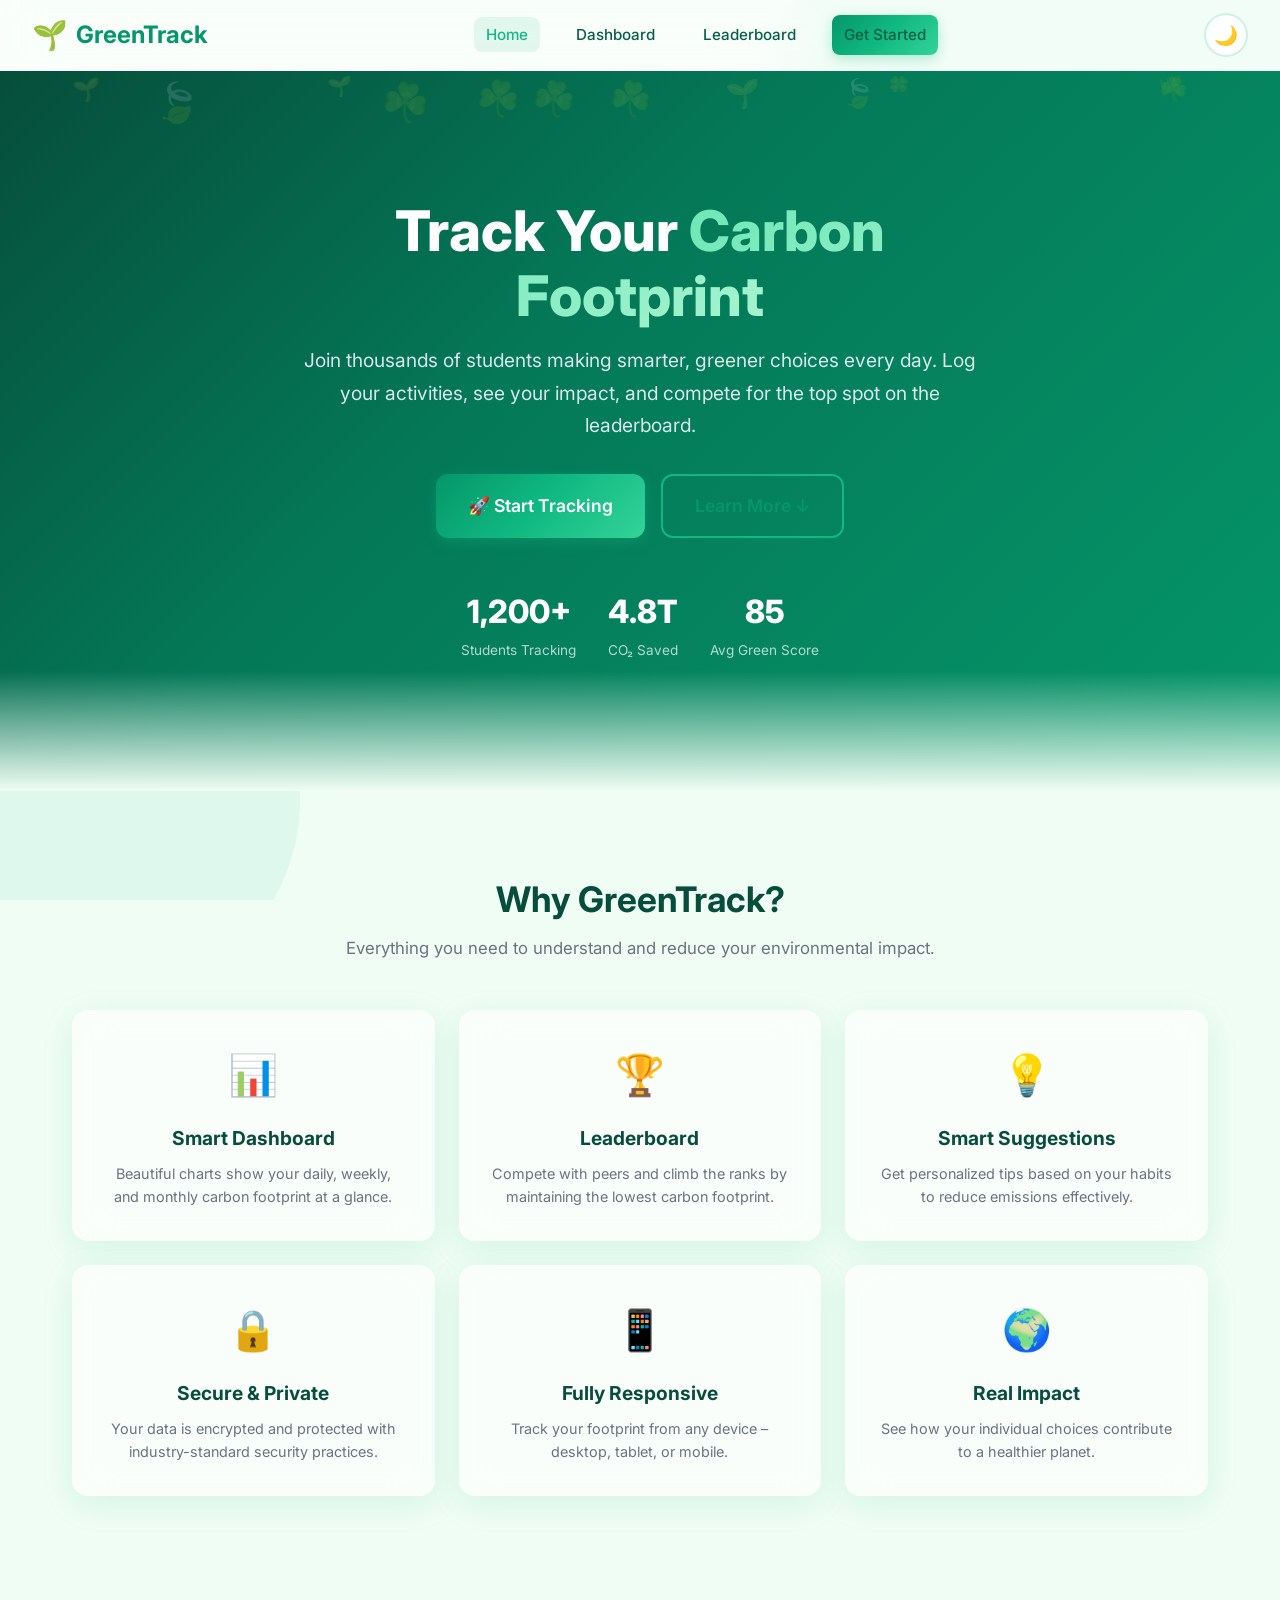
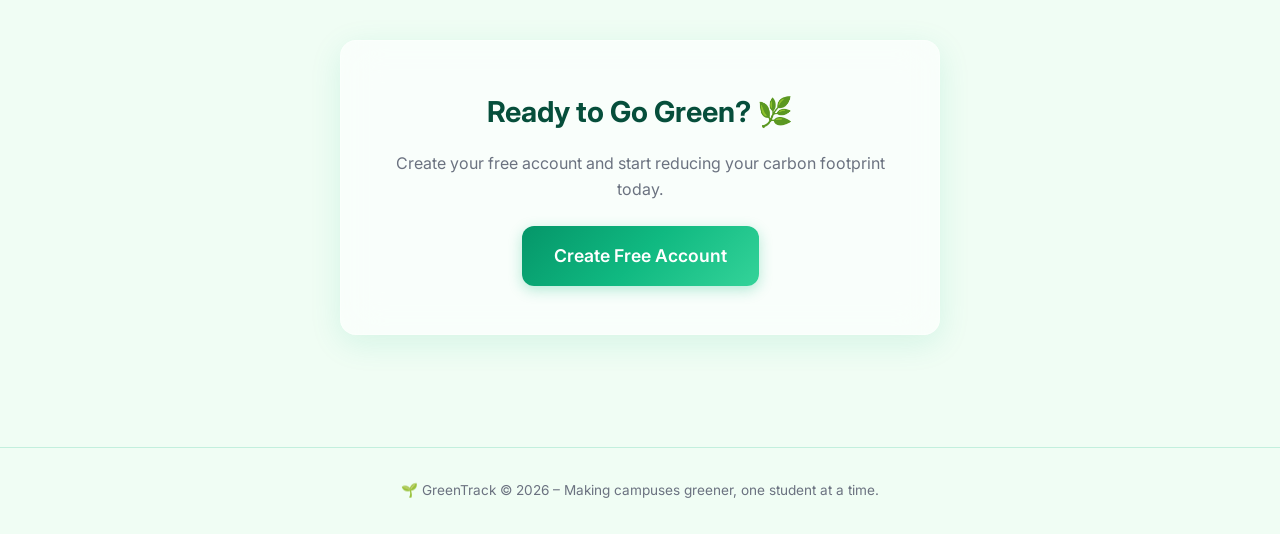
==== frontend/index.html @ f77aa028 "upload upload all files except env" ====
<!DOCTYPE html>
<html lang="en">
<head>
  <meta charset="UTF-8">
  <meta name="viewport" content="width=device-width, initial-scale=1.0">
  <meta name="description" content="GreenTrack – Smart Carbon Footprint Tracker for Students. Track, reduce, and compete for a greener campus.">
  <title>GreenTrack 🌱 – Smart Carbon Footprint Tracker</title>
  <link rel="stylesheet" href="style.css">
  <link rel="icon" href="data:image/svg+xml,<svg xmlns='http://www.w3.org/2000/svg' viewBox='0 0 100 100'><text y='.9em' font-size='90'>🌱</text></svg>">
</head>
<body>
  <div class="bg-pattern"></div>

  <!-- ── Navbar ──────────────────────────────────────────── -->
  <nav class="navbar" id="main-nav">
    <a href="/" class="nav-brand">
      <span class="emoji">🌱</span> GreenTrack
    </a>
    <ul class="nav-links" id="navLinks">
      <li><a href="/" class="active">Home</a></li>
      <li><a href="dashboard.html">Dashboard</a></li>
      <li><a href="leaderboard.html">Leaderboard</a></li>
      <li id="navAuth"><a href="login.html" class="btn btn-primary btn-sm">Get Started</a></li>
    </ul>
    <button class="theme-toggle" id="themeToggle" title="Toggle dark mode">🌙</button>
    <button class="nav-hamburger" id="navToggle" aria-label="Toggle navigation">
      <span></span><span></span><span></span>
    </button>
  </nav>

  <!-- ── Hero ────────────────────────────────────────────── -->
  <section class="hero" id="hero">
    <div class="leaves" id="leavesContainer"></div>
    <div class="hero-content">
      <h1>Track Your <span class="highlight">Carbon Footprint</span></h1>
      <p>
        Join thousands of students making smarter, greener choices every day.
        Log your activities, see your impact, and compete for the top spot on the leaderboard.
      </p>
      <div class="hero-actions">
        <a href="login.html" class="btn btn-primary btn-lg" id="heroSignup">🚀 Start Tracking</a>
        <a href="#features" class="btn btn-outline btn-lg">Learn More ↓</a>
      </div>
      <div class="hero-stats">
        <div class="hero-stat">
          <span class="value" id="statUsers">1,200+</span>
          <span class="label">Students Tracking</span>
        </div>
        <div class="hero-stat">
          <span class="value" id="statSaved">4.8T</span>
          <span class="label">CO₂ Saved</span>
        </div>
        <div class="hero-stat">
          <span class="value" id="statScore">85</span>
          <span class="label">Avg Green Score</span>
        </div>
      </div>
    </div>
  </section>

  <!-- ── Features ────────────────────────────────────────── -->
  <section class="features" id="features">
    <div class="section-title">
      <h2>Why GreenTrack?</h2>
      <p>Everything you need to understand and reduce your environmental impact.</p>
    </div>
    <div class="features-grid">
      <div class="glass-card feature-card animate-in animate-delay-1">
        <div class="icon">📊</div>
        <h3>Smart Dashboard</h3>
        <p>Beautiful charts show your daily, weekly, and monthly carbon footprint at a glance.</p>
      </div>
      <div class="glass-card feature-card animate-in animate-delay-2">
        <div class="icon">🏆</div>
        <h3>Leaderboard</h3>
        <p>Compete with peers and climb the ranks by maintaining the lowest carbon footprint.</p>
      </div>
      <div class="glass-card feature-card animate-in animate-delay-3">
        <div class="icon">💡</div>
        <h3>Smart Suggestions</h3>
        <p>Get personalized tips based on your habits to reduce emissions effectively.</p>
      </div>
      <div class="glass-card feature-card animate-in animate-delay-4">
        <div class="icon">🔒</div>
        <h3>Secure & Private</h3>
        <p>Your data is encrypted and protected with industry-standard security practices.</p>
      </div>
      <div class="glass-card feature-card animate-in animate-delay-1">
        <div class="icon">📱</div>
        <h3>Fully Responsive</h3>
        <p>Track your footprint from any device – desktop, tablet, or mobile.</p>
      </div>
      <div class="glass-card feature-card animate-in animate-delay-2">
        <div class="icon">🌍</div>
        <h3>Real Impact</h3>
        <p>See how your individual choices contribute to a healthier planet.</p>
      </div>
    </div>
  </section>

  <!-- ── CTA ─────────────────────────────────────────────── -->
  <section style="padding: 4rem 2rem; text-align: center;">
    <div class="glass-card" style="max-width: 600px; margin: 0 auto; padding: 3rem;">
      <h2 style="font-size: 1.8rem; margin-bottom: 1rem;">Ready to Go Green? 🌿</h2>
      <p style="color: var(--text-muted); margin-bottom: 1.5rem;">
        Create your free account and start reducing your carbon footprint today.
      </p>
      <a href="login.html" class="btn btn-primary btn-lg">Create Free Account</a>
    </div>
  </section>

  <!-- ── Footer ──────────────────────────────────────────── -->
  <footer class="footer">
    <p>🌱 GreenTrack &copy; 2026 – Making campuses greener, one student at a time.</p>
  </footer>

  <!-- ── Toast Container ─────────────────────────────────── -->
  <div class="toast-container" id="toastContainer"></div>

  <script src="app.js"></script>
  <script>
    // Floating leaves animation
    (function() {
      const container = document.getElementById('leavesContainer');
      const emojis = ['🍃', '🌿', '☘️', '🌱', '🍀'];
      for (let i = 0; i < 12; i++) {
        const leaf = document.createElement('span');
        leaf.className = 'leaf';
        leaf.textContent = emojis[Math.floor(Math.random() * emojis.length)];
        leaf.style.left = Math.random() * 100 + '%';
        leaf.style.animationDuration = (8 + Math.random() * 12) + 's';
        leaf.style.animationDelay = Math.random() * 10 + 's';
        leaf.style.fontSize = (1 + Math.random() * 1.5) + 'rem';
        container.appendChild(leaf);
      }
    })();
  </script>
</body>
</html>
---- frontend/style.css ----
/* ═══════════════════════════════════════════════════════════════
   GreenTrack – Eco-Green Glassmorphism Theme
   ═══════════════════════════════════════════════════════════════ */

/* ── Google Fonts ──────────────────────────────────────────── */
@import url('https://fonts.googleapis.com/css2?family=Inter:wght@300;400;500;600;700;800&display=swap');

/* ── CSS Custom Properties (Light Theme) ───────────────────── */
:root {
  /* Primary palette */
  --green-50: #ecfdf5;
  --green-100: #d1fae5;
  --green-200: #a7f3d0;
  --green-300: #6ee7b7;
  --green-400: #34d399;
  --green-500: #10b981;
  --green-600: #059669;
  --green-700: #047857;
  --green-800: #065f46;
  --green-900: #064e3b;

  /* Accent */
  --emerald: #10b981;
  --teal: #14b8a6;
  --lime: #84cc16;

  /* Neutrals */
  --bg-primary: #f0fdf4;
  --bg-secondary: #ffffff;
  --bg-card: rgba(255, 255, 255, 0.7);
  --bg-glass: rgba(255, 255, 255, 0.25);
  --text-primary: #064e3b;
  --text-secondary: #065f46;
  --text-muted: #6b7280;
  --border-color: rgba(16, 185, 129, 0.2);
  --shadow-color: rgba(16, 185, 129, 0.1);

  /* Gradients */
  --gradient-primary: linear-gradient(135deg, #059669 0%, #10b981 50%, #34d399 100%);
  --gradient-hero: linear-gradient(135deg, #064e3b 0%, #047857 40%, #059669 100%);
  --gradient-card: linear-gradient(135deg, rgba(255,255,255,0.8), rgba(236,253,245,0.6));
  --gradient-accent: linear-gradient(135deg, #10b981, #14b8a6);

  /* Glass */
  --glass-bg: rgba(255, 255, 255, 0.6);
  --glass-border: rgba(255, 255, 255, 0.3);
  --glass-shadow: 0 8px 32px rgba(16, 185, 129, 0.12);
  --glass-blur: blur(20px);

  /* Sizing */
  --radius-sm: 8px;
  --radius-md: 12px;
  --radius-lg: 16px;
  --radius-xl: 24px;
  --radius-full: 50%;
  --max-width: 1200px;

  /* Transitions */
  --transition-fast: 0.2s cubic-bezier(0.4, 0, 0.2, 1);
  --transition-base: 0.3s cubic-bezier(0.4, 0, 0.2, 1);
  --transition-slow: 0.5s cubic-bezier(0.4, 0, 0.2, 1);
}

/* ── Dark Theme ────────────────────────────────────────────── */
[data-theme="dark"] {
  --bg-primary: #0c1a14;
  --bg-secondary: #132a1f;
  --bg-card: rgba(19, 42, 31, 0.8);
  --bg-glass: rgba(19, 42, 31, 0.5);
  --text-primary: #d1fae5;
  --text-secondary: #a7f3d0;
  --text-muted: #6ee7b7;
  --border-color: rgba(16, 185, 129, 0.3);
  --shadow-color: rgba(0, 0, 0, 0.3);
  --gradient-card: linear-gradient(135deg, rgba(19,42,31,0.9), rgba(6,78,59,0.4));
  --glass-bg: rgba(19, 42, 31, 0.6);
  --glass-border: rgba(16, 185, 129, 0.2);
  --glass-shadow: 0 8px 32px rgba(0, 0, 0, 0.4);
}

/* ── Reset ─────────────────────────────────────────────────── */
*, *::before, *::after {
  margin: 0;
  padding: 0;
  box-sizing: border-box;
}

html {
  scroll-behavior: smooth;
}

body {
  font-family: 'Inter', -apple-system, BlinkMacSystemFont, sans-serif;
  background: var(--bg-primary);
  color: var(--text-primary);
  line-height: 1.6;
  min-height: 100vh;
  transition: background var(--transition-base), color var(--transition-base);
  overflow-x: hidden;
}

a {
  color: var(--green-500);
  text-decoration: none;
  transition: color var(--transition-fast);
}
a:hover { color: var(--green-400); }

img { max-width: 100%; display: block; }

/* ── Animated Background ───────────────────────────────────── */
.bg-pattern {
  position: fixed;
  top: 0; left: 0;
  width: 100%; height: 100%;
  z-index: -1;
  overflow: hidden;
}

.bg-pattern::before,
.bg-pattern::after {
  content: '';
  position: absolute;
  border-radius: 50%;
  opacity: 0.08;
  animation: float 20s ease-in-out infinite;
}

.bg-pattern::before {
  width: 600px; height: 600px;
  background: var(--green-400);
  top: -200px; right: -100px;
}

.bg-pattern::after {
  width: 400px; height: 400px;
  background: var(--teal);
  bottom: -100px; left: -100px;
  animation-delay: -10s;
  animation-direction: reverse;
}

@keyframes float {
  0%, 100% { transform: translate(0, 0) scale(1); }
  25% { transform: translate(30px, -40px) scale(1.05); }
  50% { transform: translate(-20px, 20px) scale(0.95); }
  75% { transform: translate(40px, 30px) scale(1.02); }
}

/* ── Glass Card ────────────────────────────────────────────── */
.glass-card {
  background: var(--glass-bg);
  backdrop-filter: var(--glass-blur);
  -webkit-backdrop-filter: var(--glass-blur);
  border: 1px solid var(--glass-border);
  border-radius: var(--radius-lg);
  box-shadow: var(--glass-shadow);
  transition: transform var(--transition-base), box-shadow var(--transition-base);
}

.glass-card:hover {
  transform: translateY(-2px);
  box-shadow: 0 12px 40px rgba(16, 185, 129, 0.18);
}

/* ── Navigation ────────────────────────────────────────────── */
.navbar {
  position: sticky;
  top: 0;
  z-index: 100;
  background: var(--glass-bg);
  backdrop-filter: var(--glass-blur);
  -webkit-backdrop-filter: var(--glass-blur);
  border-bottom: 1px solid var(--glass-border);
  padding: 0.75rem 2rem;
  display: flex;
  align-items: center;
  justify-content: space-between;
}

.nav-brand {
  display: flex;
  align-items: center;
  gap: 0.5rem;
  font-size: 1.5rem;
  font-weight: 700;
  color: var(--green-600);
}

[data-theme="dark"] .nav-brand { color: var(--green-400); }

.nav-brand span.emoji { font-size: 1.8rem; }

.nav-links {
  display: flex;
  align-items: center;
  gap: 1.5rem;
  list-style: none;
}

.nav-links a {
  color: var(--text-secondary);
  font-weight: 500;
  font-size: 0.95rem;
  padding: 0.5rem 0.75rem;
  border-radius: var(--radius-sm);
  transition: all var(--transition-fast);
}

.nav-links a:hover,
.nav-links a.active {
  color: var(--green-500);
  background: rgba(16, 185, 129, 0.1);
}

/* Theme toggle */
.theme-toggle {
  width: 44px; height: 44px;
  border-radius: var(--radius-full);
  border: 2px solid var(--border-color);
  background: var(--bg-card);
  cursor: pointer;
  display: flex;
  align-items: center;
  justify-content: center;
  font-size: 1.2rem;
  transition: all var(--transition-fast);
}

.theme-toggle:hover {
  background: var(--green-500);
  border-color: var(--green-500);
  transform: rotate(15deg);
}

/* Mobile hamburger */
.nav-hamburger {
  display: none;
  flex-direction: column;
  gap: 5px;
  cursor: pointer;
  background: none;
  border: none;
  padding: 8px;
}

.nav-hamburger span {
  width: 24px; height: 2px;
  background: var(--text-primary);
  border-radius: 2px;
  transition: all var(--transition-fast);
}

/* ── Buttons ───────────────────────────────────────────────── */
.btn {
  display: inline-flex;
  align-items: center;
  gap: 0.5rem;
  padding: 0.75rem 1.5rem;
  border: none;
  border-radius: var(--radius-md);
  font-family: inherit;
  font-size: 0.95rem;
  font-weight: 600;
  cursor: pointer;
  transition: all var(--transition-fast);
  text-decoration: none;
}

.btn-primary {
  background: var(--gradient-primary);
  color: white;
  box-shadow: 0 4px 14px rgba(16, 185, 129, 0.3);
}

.btn-primary:hover {
  transform: translateY(-2px);
  box-shadow: 0 6px 20px rgba(16, 185, 129, 0.4);
  color: white;
}

.btn-primary:active { transform: translateY(0); }

.btn-outline {
  background: transparent;
  color: var(--green-600);
  border: 2px solid var(--green-500);
}

.btn-outline:hover {
  background: var(--green-500);
  color: white;
}

.btn-ghost {
  background: rgba(16, 185, 129, 0.1);
  color: var(--green-600);
}

.btn-ghost:hover {
  background: rgba(16, 185, 129, 0.2);
}

.btn-lg { padding: 1rem 2rem; font-size: 1.1rem; }
.btn-sm { padding: 0.5rem 1rem; font-size: 0.85rem; }
.btn-block { width: 100%; justify-content: center; }

.btn:disabled {
  opacity: 0.5;
  cursor: not-allowed;
  transform: none !important;
}

/* ── Forms ─────────────────────────────────────────────────── */
.form-group {
  margin-bottom: 1.25rem;
}

.form-label {
  display: block;
  font-size: 0.9rem;
  font-weight: 600;
  color: var(--text-secondary);
  margin-bottom: 0.4rem;
}

.form-input,
.form-select {
  width: 100%;
  padding: 0.75rem 1rem;
  border: 2px solid var(--border-color);
  border-radius: var(--radius-md);
  background: var(--bg-card);
  color: var(--text-primary);
  font-family: inherit;
  font-size: 0.95rem;
  transition: all var(--transition-fast);
  outline: none;
}

.form-input:focus,
.form-select:focus {
  border-color: var(--green-500);
  box-shadow: 0 0 0 3px rgba(16, 185, 129, 0.15);
}

.form-input::placeholder {
  color: var(--text-muted);
  opacity: 0.6;
}

.form-input.error {
  border-color: #ef4444;
  box-shadow: 0 0 0 3px rgba(239, 68, 68, 0.15);
}

.form-error {
  color: #ef4444;
  font-size: 0.8rem;
  margin-top: 0.3rem;
}

/* ── Hero Section ──────────────────────────────────────────── */
.hero {
  background: var(--gradient-hero);
  min-height: 80vh;
  display: flex;
  align-items: center;
  justify-content: center;
  text-align: center;
  padding: 4rem 2rem;
  position: relative;
  overflow: hidden;
}

.hero::before {
  content: '';
  position: absolute;
  bottom: 0; left: 0;
  width: 100%; height: 120px;
  background: linear-gradient(to top, var(--bg-primary), transparent);
}

.hero-content {
  position: relative;
  z-index: 1;
  max-width: 700px;
  animation: fadeInUp 0.8s ease-out;
}

.hero h1 {
  font-size: 3.5rem;
  font-weight: 800;
  color: white;
  line-height: 1.15;
  margin-bottom: 1rem;
}

.hero h1 .highlight {
  background: linear-gradient(135deg, #6ee7b7, #a7f3d0);
  -webkit-background-clip: text;
  -webkit-text-fill-color: transparent;
  background-clip: text;
}

.hero p {
  font-size: 1.2rem;
  color: rgba(255, 255, 255, 0.85);
  margin-bottom: 2rem;
  line-height: 1.7;
}

.hero-actions {
  display: flex;
  gap: 1rem;
  justify-content: center;
  flex-wrap: wrap;
}

.hero-stats {
  display: flex;
  gap: 2rem;
  justify-content: center;
  margin-top: 3rem;
}

.hero-stat {
  text-align: center;
  color: white;
}

.hero-stat .value {
  font-size: 2rem;
  font-weight: 800;
  display: block;
}

.hero-stat .label {
  font-size: 0.85rem;
  opacity: 0.7;
}

/* Floating leaves */
.leaves {
  position: absolute;
  top: 0; left: 0;
  width: 100%; height: 100%;
  pointer-events: none;
  overflow: hidden;
}

.leaf {
  position: absolute;
  font-size: 1.5rem;
  opacity: 0.15;
  animation: leafFall linear infinite;
}

@keyframes leafFall {
  0% { transform: translateY(-100px) rotate(0deg); opacity: 0; }
  10% { opacity: 0.15; }
  90% { opacity: 0.15; }
  100% { transform: translateY(100vh) rotate(360deg); opacity: 0; }
}

/* ── Features Section ──────────────────────────────────────── */
.features {
  padding: 5rem 2rem;
  max-width: var(--max-width);
  margin: 0 auto;
}

.section-title {
  text-align: center;
  margin-bottom: 3rem;
}

.section-title h2 {
  font-size: 2.2rem;
  font-weight: 700;
  color: var(--text-primary);
  margin-bottom: 0.5rem;
}

.section-title p {
  color: var(--text-muted);
  font-size: 1.05rem;
}

.features-grid {
  display: grid;
  grid-template-columns: repeat(auto-fit, minmax(280px, 1fr));
  gap: 1.5rem;
}

.feature-card {
  padding: 2rem;
  text-align: center;
}

.feature-card .icon {
  font-size: 2.5rem;
  margin-bottom: 1rem;
  display: inline-block;
  animation: bounce 2s ease-in-out infinite;
}

.feature-card h3 {
  font-size: 1.2rem;
  font-weight: 700;
  margin-bottom: 0.5rem;
  color: var(--text-primary);
}

.feature-card p {
  color: var(--text-muted);
  font-size: 0.9rem;
  line-height: 1.6;
}

@keyframes bounce {
  0%, 100% { transform: translateY(0); }
  50% { transform: translateY(-8px); }
}

/* ── Auth Page ─────────────────────────────────────────────── */
.auth-page {
  min-height: 100vh;
  display: flex;
  align-items: center;
  justify-content: center;
  padding: 2rem;
  background: var(--gradient-hero);
  position: relative;
}

.auth-container {
  width: 100%;
  max-width: 440px;
  animation: fadeInUp 0.6s ease-out;
}

.auth-card {
  padding: 2.5rem;
}

.auth-card h2 {
  text-align: center;
  font-size: 1.6rem;
  font-weight: 700;
  color: var(--text-primary);
  margin-bottom: 0.5rem;
}

.auth-card .subtitle {
  text-align: center;
  color: var(--text-muted);
  font-size: 0.9rem;
  margin-bottom: 2rem;
}

.auth-toggle {
  display: flex;
  background: var(--bg-primary);
  border-radius: var(--radius-md);
  padding: 4px;
  margin-bottom: 2rem;
}

.auth-toggle button {
  flex: 1;
  padding: 0.6rem;
  border: none;
  border-radius: var(--radius-sm);
  background: transparent;
  color: var(--text-muted);
  font-family: inherit;
  font-weight: 600;
  font-size: 0.9rem;
  cursor: pointer;
  transition: all var(--transition-fast);
}

.auth-toggle button.active {
  background: var(--gradient-primary);
  color: white;
  box-shadow: 0 2px 8px rgba(16, 185, 129, 0.3);
}

.auth-footer {
  text-align: center;
  margin-top: 1.5rem;
  color: var(--text-muted);
  font-size: 0.85rem;
}

.auth-back {
  display: block;
  text-align: center;
  margin-top: 1.5rem;
  color: rgba(255,255,255,0.8);
  font-size: 0.9rem;
}

.auth-back:hover { color: white; }

/* ── Dashboard ─────────────────────────────────────────────── */
.dashboard {
  max-width: var(--max-width);
  margin: 0 auto;
  padding: 2rem;
}

.dashboard-header {
  display: flex;
  align-items: center;
  justify-content: space-between;
  margin-bottom: 2rem;
  flex-wrap: wrap;
  gap: 1rem;
}

.dashboard-header h1 {
  font-size: 1.8rem;
  font-weight: 700;
}

.dashboard-header .greeting {
  color: var(--text-muted);
  font-size: 0.95rem;
  margin-top: 0.25rem;
}

/* Stat cards */
.stats-grid {
  display: grid;
  grid-template-columns: repeat(auto-fit, minmax(220px, 1fr));
  gap: 1.25rem;
  margin-bottom: 2rem;
}

.stat-card {
  padding: 1.5rem;
  position: relative;
  overflow: hidden;
}

.stat-card::before {
  content: '';
  position: absolute;
  top: 0; right: 0;
  width: 80px; height: 80px;
  border-radius: var(--radius-full);
  opacity: 0.1;
  transform: translate(20px, -20px);
}

.stat-card.green::before { background: var(--green-400); }
.stat-card.teal::before { background: var(--teal); }
.stat-card.lime::before { background: var(--lime); }

.stat-card .stat-icon {
  font-size: 2rem;
  margin-bottom: 0.5rem;
}

.stat-card .stat-value {
  font-size: 2rem;
  font-weight: 800;
  color: var(--text-primary);
  line-height: 1;
}

.stat-card .stat-label {
  font-size: 0.85rem;
  color: var(--text-muted);
  margin-top: 0.25rem;
}

.stat-card .stat-change {
  display: inline-flex;
  align-items: center;
  gap: 0.25rem;
  font-size: 0.8rem;
  font-weight: 600;
  margin-top: 0.5rem;
  padding: 0.2rem 0.5rem;
  border-radius: var(--radius-sm);
}

.stat-change.positive {
  color: #059669;
  background: rgba(16, 185, 129, 0.1);
}

.stat-change.negative {
  color: #ef4444;
  background: rgba(239, 68, 68, 0.1);
}

/* Green Score Gauge */
.green-score-container {
  text-align: center;
  padding: 1.5rem;
}

.green-score-ring {
  width: 140px; height: 140px;
  margin: 0 auto 1rem;
  position: relative;
}

.green-score-ring svg {
  transform: rotate(-90deg);
}

.green-score-ring .score-text {
  position: absolute;
  top: 50%; left: 50%;
  transform: translate(-50%, -50%);
  font-size: 2.2rem;
  font-weight: 800;
  color: var(--green-500);
}

.green-score-label {
  font-size: 1rem;
  font-weight: 600;
  color: var(--text-primary);
}

.green-score-desc {
  font-size: 0.85rem;
  color: var(--text-muted);
}

/* Charts */
.charts-grid {
  display: grid;
  grid-template-columns: 1fr 1fr;
  gap: 1.5rem;
  margin-bottom: 2rem;
}

.chart-card {
  padding: 1.5rem;
}

.chart-card h3 {
  font-size: 1.1rem;
  font-weight: 700;
  margin-bottom: 1rem;
  color: var(--text-primary);
}

.chart-wrapper {
  position: relative;
  height: 280px;
}

/* Entry Form */
.entry-section {
  margin-bottom: 2rem;
}

.entry-form-grid {
  display: grid;
  grid-template-columns: repeat(auto-fit, minmax(200px, 1fr));
  gap: 1rem;
}

/* Suggestions */
.suggestions-card {
  padding: 1.5rem;
  margin-bottom: 2rem;
}

.suggestions-card h3 {
  font-size: 1.1rem;
  font-weight: 700;
  margin-bottom: 1rem;
  color: var(--text-primary);
}

.suggestion-item {
  display: flex;
  align-items: flex-start;
  gap: 0.75rem;
  padding: 0.75rem;
  border-radius: var(--radius-sm);
  margin-bottom: 0.5rem;
  background: rgba(16, 185, 129, 0.05);
  transition: background var(--transition-fast);
  font-size: 0.9rem;
  color: var(--text-secondary);
  line-height: 1.5;
}

.suggestion-item:hover {
  background: rgba(16, 185, 129, 0.12);
}

/* ── Leaderboard ───────────────────────────────────────────── */
.leaderboard-page {
  max-width: 800px;
  margin: 0 auto;
  padding: 2rem;
}

.leaderboard-card {
  padding: 0;
  overflow: hidden;
}

.leaderboard-header {
  background: var(--gradient-primary);
  padding: 2rem;
  text-align: center;
  color: white;
}

.leaderboard-header h2 {
  font-size: 1.5rem;
  font-weight: 700;
}

.leaderboard-header p {
  opacity: 0.8;
  font-size: 0.9rem;
  margin-top: 0.25rem;
}

.leaderboard-list {
  padding: 1rem;
}

.leaderboard-item {
  display: flex;
  align-items: center;
  gap: 1rem;
  padding: 1rem;
  border-radius: var(--radius-md);
  transition: background var(--transition-fast);
  margin-bottom: 0.5rem;
}

.leaderboard-item:hover {
  background: rgba(16, 185, 129, 0.08);
}

.leaderboard-item .rank {
  width: 36px; height: 36px;
  border-radius: var(--radius-full);
  display: flex;
  align-items: center;
  justify-content: center;
  font-weight: 800;
  font-size: 0.9rem;
  flex-shrink: 0;
}

.leaderboard-item:nth-child(1) .rank {
  background: linear-gradient(135deg, #fbbf24, #f59e0b);
  color: white;
}

.leaderboard-item:nth-child(2) .rank {
  background: linear-gradient(135deg, #94a3b8, #64748b);
  color: white;
}

.leaderboard-item:nth-child(3) .rank {
  background: linear-gradient(135deg, #f97316, #ea580c);
  color: white;
}

.leaderboard-item .rank:not([style]) {
  background: var(--bg-primary);
  color: var(--text-muted);
}

.leaderboard-item .user-info {
  flex: 1;
}

.leaderboard-item .username {
  font-weight: 600;
  color: var(--text-primary);
}

.leaderboard-item .user-score {
  font-size: 0.85rem;
  color: var(--text-muted);
}

.leaderboard-item .emission-value {
  font-weight: 700;
  color: var(--green-600);
  font-size: 1rem;
}

/* ── Toast Notifications ───────────────────────────────────── */
.toast-container {
  position: fixed;
  top: 1rem;
  right: 1rem;
  z-index: 10000;
  display: flex;
  flex-direction: column;
  gap: 0.5rem;
}

.toast {
  padding: 0.85rem 1.25rem;
  border-radius: var(--radius-md);
  font-size: 0.9rem;
  font-weight: 500;
  display: flex;
  align-items: center;
  gap: 0.5rem;
  min-width: 280px;
  max-width: 400px;
  animation: slideInRight 0.4s ease-out;
  backdrop-filter: var(--glass-blur);
  border: 1px solid var(--glass-border);
  box-shadow: 0 4px 20px rgba(0,0,0,0.15);
}

.toast.success {
  background: rgba(16, 185, 129, 0.9);
  color: white;
}

.toast.error {
  background: rgba(239, 68, 68, 0.9);
  color: white;
}

.toast.info {
  background: rgba(59, 130, 246, 0.9);
  color: white;
}

.toast.exit {
  animation: slideOutRight 0.3s ease-in forwards;
}

@keyframes slideInRight {
  from { transform: translateX(100%); opacity: 0; }
  to { transform: translateX(0); opacity: 1; }
}

@keyframes slideOutRight {
  from { transform: translateX(0); opacity: 1; }
  to { transform: translateX(100%); opacity: 0; }
}

/* ── Loading Spinner ───────────────────────────────────────── */
.spinner {
  width: 40px; height: 40px;
  border: 3px solid var(--border-color);
  border-top-color: var(--green-500);
  border-radius: 50%;
  animation: spin 0.8s linear infinite;
  margin: 2rem auto;
}

@keyframes spin {
  to { transform: rotate(360deg); }
}

.loading-overlay {
  position: fixed;
  inset: 0;
  background: rgba(0,0,0,0.3);
  display: flex;
  align-items: center;
  justify-content: center;
  z-index: 9999;
  backdrop-filter: blur(4px);
}

/* ── Skeleton Loader ───────────────────────────────────────── */
.skeleton {
  background: linear-gradient(90deg, var(--bg-card) 25%, var(--border-color) 50%, var(--bg-card) 75%);
  background-size: 200% 100%;
  animation: shimmer 1.5s infinite;
  border-radius: var(--radius-sm);
}

@keyframes shimmer {
  0% { background-position: 200% 0; }
  100% { background-position: -200% 0; }
}

/* ── Footer ────────────────────────────────────────────────── */
.footer {
  text-align: center;
  padding: 2rem;
  color: var(--text-muted);
  font-size: 0.85rem;
  border-top: 1px solid var(--border-color);
  margin-top: 3rem;
}

/* ── Animations ────────────────────────────────────────────── */
@keyframes fadeInUp {
  from { opacity: 0; transform: translateY(20px); }
  to { opacity: 1; transform: translateY(0); }
}

@keyframes fadeIn {
  from { opacity: 0; }
  to { opacity: 1; }
}

.animate-in {
  animation: fadeInUp 0.5s ease-out both;
}

.animate-delay-1 { animation-delay: 0.1s; }
.animate-delay-2 { animation-delay: 0.2s; }
.animate-delay-3 { animation-delay: 0.3s; }
.animate-delay-4 { animation-delay: 0.4s; }

/* ── Responsive ────────────────────────────────────────────── */
@media (max-width: 768px) {
  .nav-links {
    position: fixed;
    top: 60px;
    left: 0;
    right: 0;
    background: var(--glass-bg);
    backdrop-filter: var(--glass-blur);
    flex-direction: column;
    padding: 1rem;
    border-bottom: 1px solid var(--glass-border);
    transform: translateY(-100%);
    opacity: 0;
    pointer-events: none;
    transition: all var(--transition-base);
  }

  .nav-links.open {
    transform: translateY(0);
    opacity: 1;
    pointer-events: all;
  }

  .nav-hamburger { display: flex; }

  .hero h1 { font-size: 2.2rem; }
  .hero p { font-size: 1rem; }
  .hero-stats { flex-direction: column; gap: 1rem; }

  .charts-grid {
    grid-template-columns: 1fr;
  }

  .stats-grid {
    grid-template-columns: 1fr 1fr;
  }

  .entry-form-grid {
    grid-template-columns: 1fr;
  }

  .dashboard-header {
    flex-direction: column;
    align-items: flex-start;
  }
}

@media (max-width: 480px) {
  .navbar { padding: 0.75rem 1rem; }
  .nav-brand { font-size: 1.2rem; }
  .stats-grid { grid-template-columns: 1fr; }
  .hero { min-height: 70vh; padding: 3rem 1.5rem; }
  .hero h1 { font-size: 1.8rem; }
  .dashboard { padding: 1rem; }
}

/* ── Utility ───────────────────────────────────────────────── */
.text-center { text-align: center; }
.mt-1 { margin-top: 0.5rem; }
.mt-2 { margin-top: 1rem; }
.mt-3 { margin-top: 1.5rem; }
.mb-1 { margin-bottom: 0.5rem; }
.mb-2 { margin-bottom: 1rem; }
.hidden { display: none !important; }
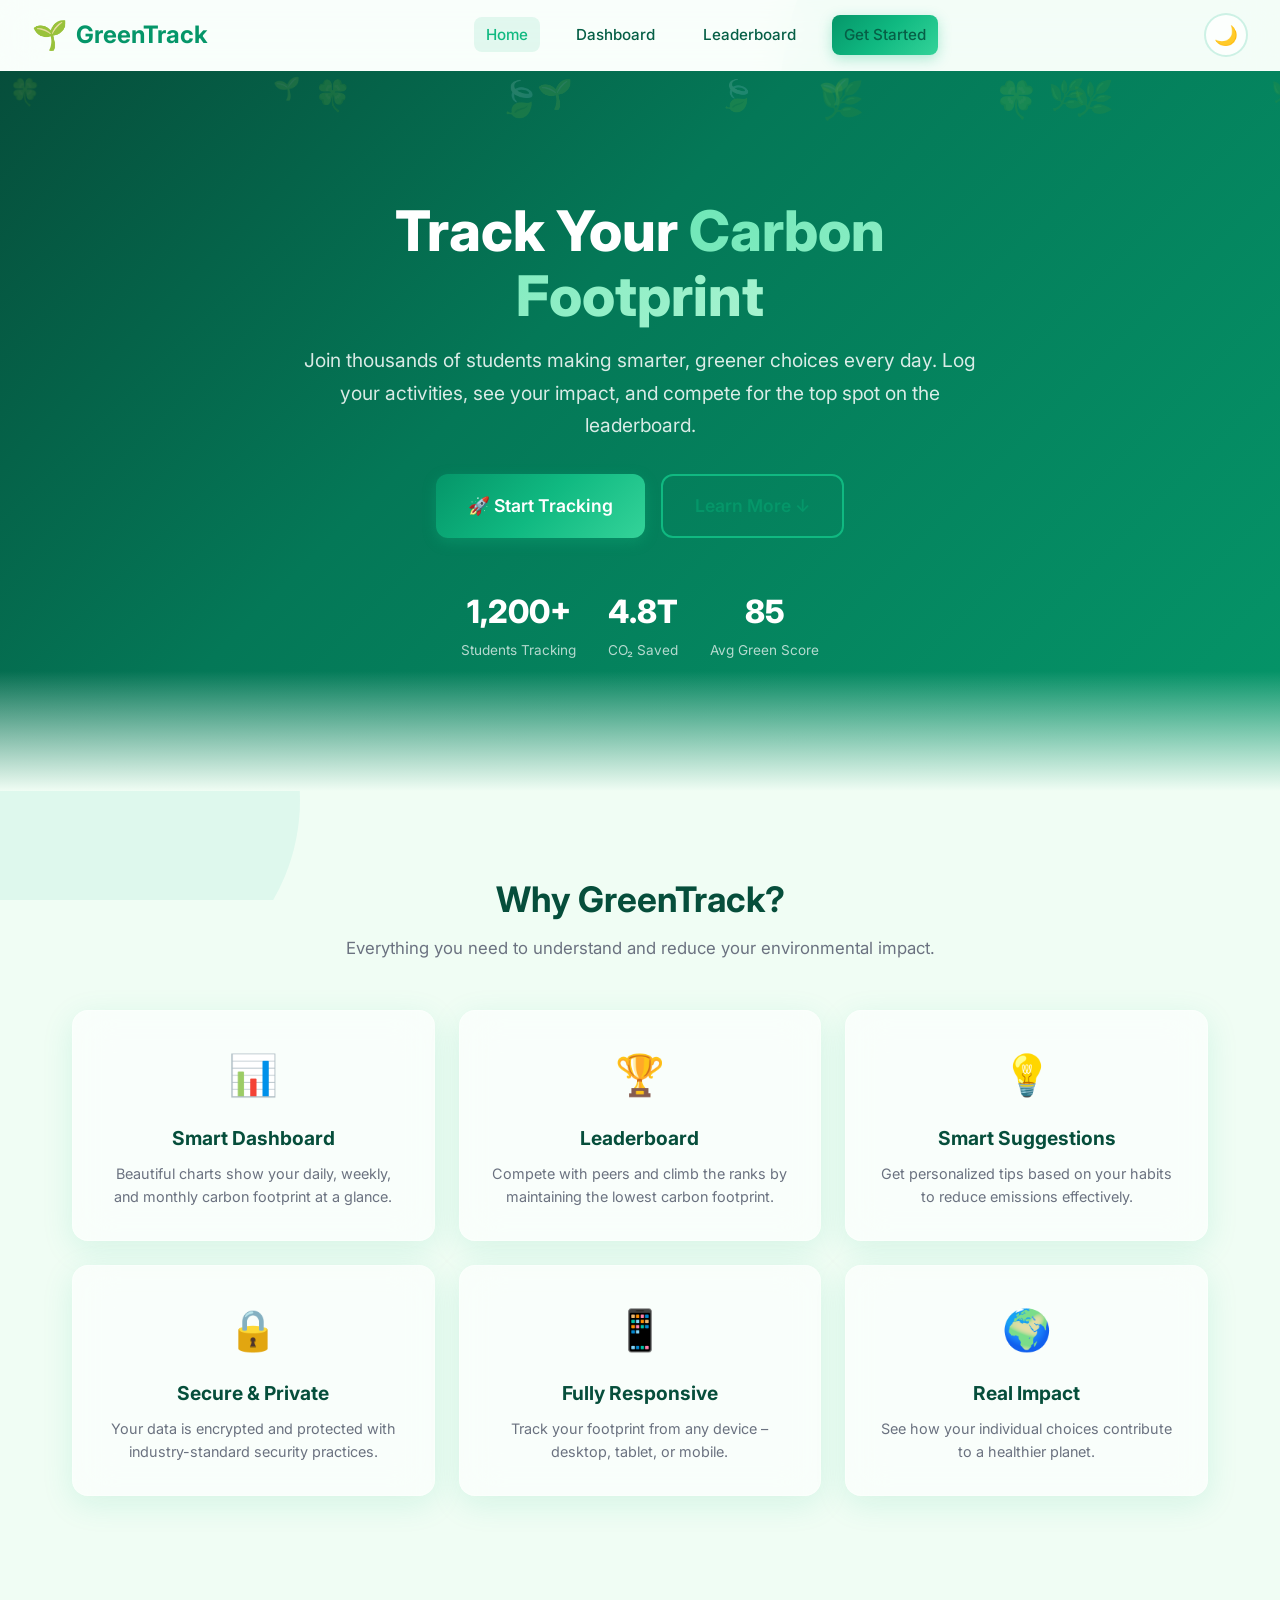
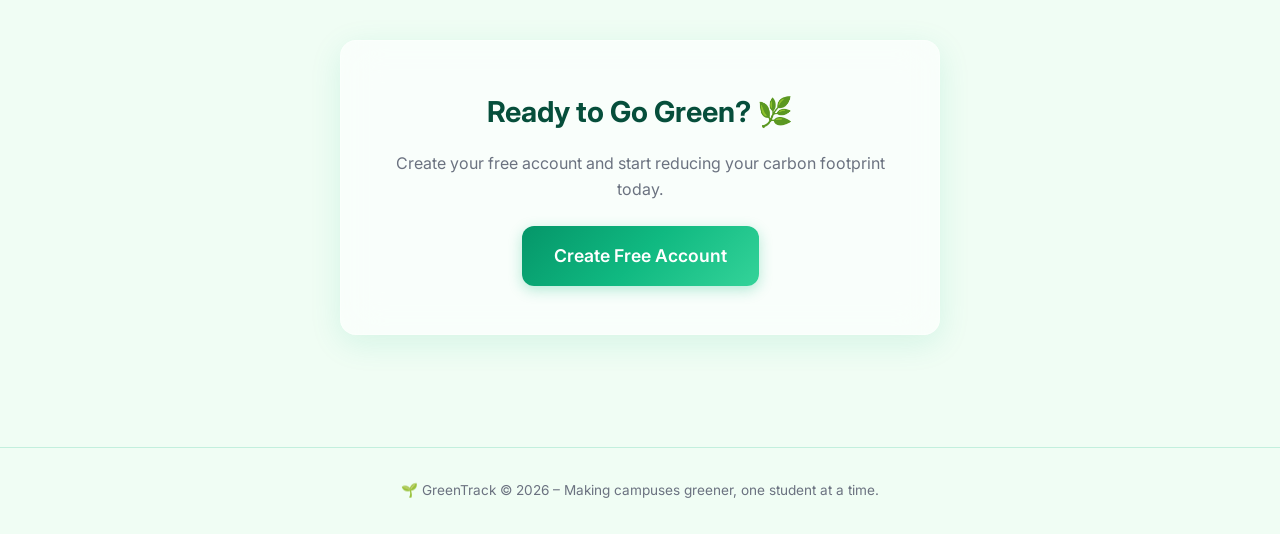
==== commit 6a2caf4a: "Security hardening: CSRF protection, CSP hardening, and script extraction" ====
--- a/frontend/index.html
+++ b/frontend/index.html
@@ -118,22 +118,7 @@
   <div class="toast-container" id="toastContainer"></div>
 
   <script src="app.js"></script>
-  <script>
-    // Floating leaves animation
-    (function() {
-      const container = document.getElementById('leavesContainer');
-      const emojis = ['🍃', '🌿', '☘️', '🌱', '🍀'];
-      for (let i = 0; i < 12; i++) {
-        const leaf = document.createElement('span');
-        leaf.className = 'leaf';
-        leaf.textContent = emojis[Math.floor(Math.random() * emojis.length)];
-        leaf.style.left = Math.random() * 100 + '%';
-        leaf.style.animationDuration = (8 + Math.random() * 12) + 's';
-        leaf.style.animationDelay = Math.random() * 10 + 's';
-        leaf.style.fontSize = (1 + Math.random() * 1.5) + 'rem';
-        container.appendChild(leaf);
-      }
-    })();
-  </script>
+  <script src="js/index.js"></script>
 </body>
+
 </html>
